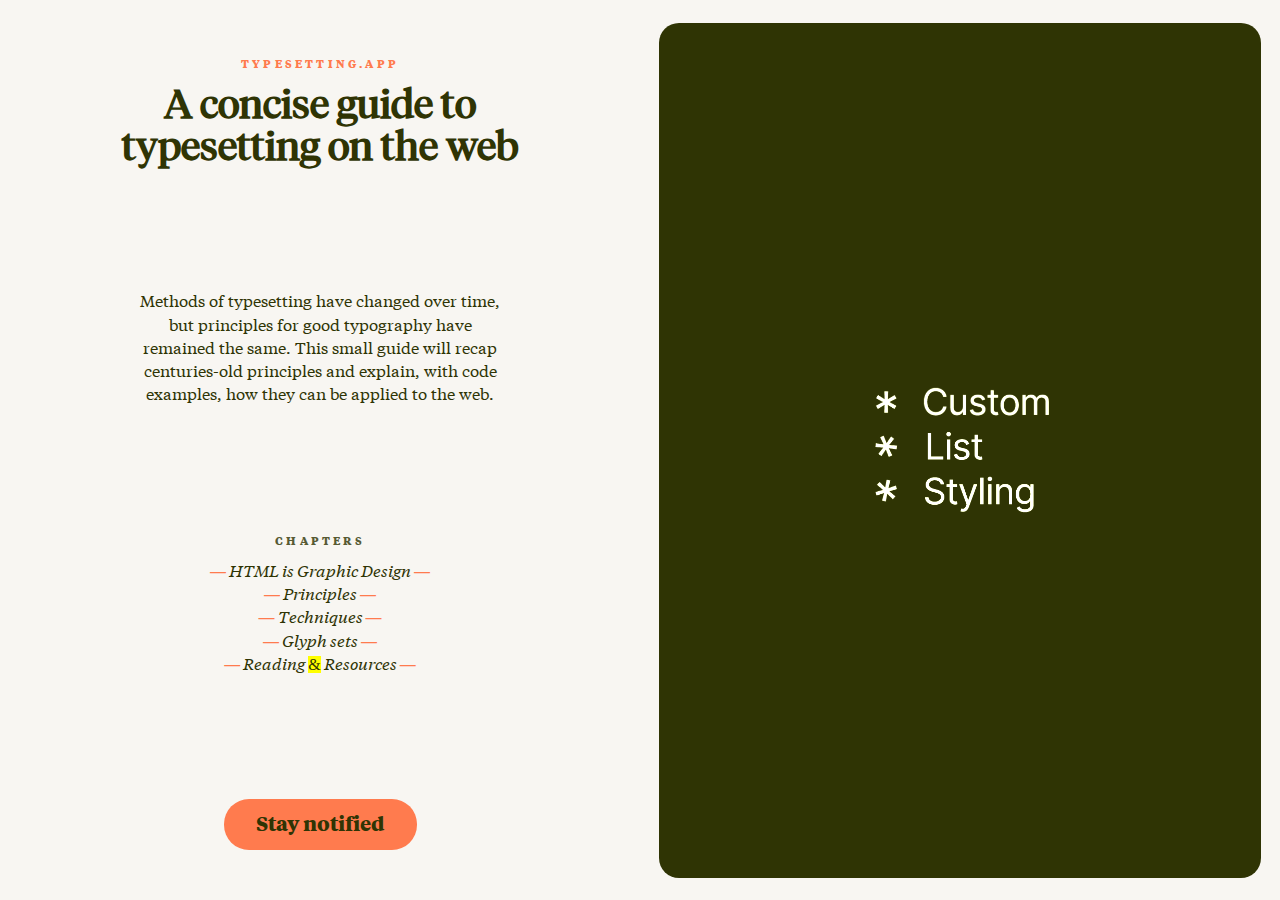
==== index.html @ bd526b3e "fonts" ====
<!DOCTYPE html>
<html lang="en" >
<head>

  <meta charset="UTF-8">
  <meta name="description" content="A concise guide to typesetting on the web">
  <meta name="keywords" content="typography, typesetting, webtype">
  <meta name="author" content="Art Department">
  <meta name="viewport" content="width=device-width, initial-scale=1.0">

  <link rel="apple-touch-icon"  sizes="144x144" href="meta/apple-touch-icon.png">
  <link rel="icon" type="image/png" sizes="32x32" href="meta/favicon-32x32.png">
  <link rel="icon" type="image/png" sizes="16x16" href="meta/favicon-16x16.png">

  <title>Typesetting.app</title>

  <link rel="preconnect" href="https://fonts.googleapis.com">
  <link rel="preconnect" href="https://fonts.gstatic.com" crossorigin>
  <link href="https://fonts.googleapis.com/css2?family=Playfair+Display:ital,wght@0,400;0,500;0,600;0,700;1,400;1,500;1,600&display=swap" rel="stylesheet"> 

  <link rel="stylesheet" href="layout.css">
  <link rel="stylesheet" href="buttons.css">
  <link rel="stylesheet" href="type.css">
  <link rel="stylesheet" href="tsa-type.css">


</head>

<body>
<article class="wrap">

  <section class="type">
    <div>
      <label class="center label red">Typesetting.app</label>
      <h1 class="h1 center">A concise guide&nbsp;to<br/>typesetting on the&nbsp;web</h1>
    </div>
    <div>
      <p class="intro copy center">Methods of typesetting have changed over time, but principles for good typography have remained the same. This small guide will recap centuries-old principles and explain, with code examples, how they can be applied to the web.</p>
    </div>

    <div>
      <label class="center label faint">Chapters</label>
      <ol class="center chapter copy">
        <li class="item">HTML is Graphic Design</li>
        <li class="item">Principles</li>
        <li class="item">Techniques</li>
        <li class="item">Glyph sets</li>
        <li class="item">Reading <span class="ampersand">&amp;</span> Resources</li>
      </ol>
    </div>

    <div>
      <a href="https://docs.google.com/forms/d/1fBIac1rpW-HRTlScG2hKcWERsEoSOnHJawEWsbuXkiA/viewform?edit_requested=true" class="cta center">Stay notified</a>
    </div>
  </section>


  <section class="hero">
    <div>
      <video muted autoplay loop>
        <source src="768.mp4" type="video/mp4" />
      </video>
    </div>
  </section>



</article>
</body>
</html>
---- layout.css ----
body {
  background:   #F8F6F2;
  color:        #2F3404;
  }

body,
ol, ul, li, p, 
h1, h2, h3, h4 {
  padding:      0;
  margin:       0;
  }

section.type{
  display:        flex;
  flex-direction: column;
  height:         100vh;
  width:          50vw;
  }

section.type div{
  padding:      20px 30px;
}

section.type div:nth-child(1){
  flex-grow:    1; 
  margin:       30px auto 0;
}

section.type div:nth-child(2){
  flex-grow:    1; 
}


section.type div:nth-child(3){
  flex-grow: 1; 
}

section.type div:nth-child(4){
  margin: 0 auto 30px;
}

article.wrap{
  display: flex;
  height: 100vh;
}

section.hero{
  height: 100vh;
  width: 50vw;
  align-items: center;
  display: flex;
}

section.hero div{
  margin: auto;
  width: 47vw;
  background: #2F3404;
  height: 95vh;
  margin: auto;
  display: flex;
  border-radius: 20px;
}

video{
  width: 100%;
  max-width: 400px;
  margin: auto;
  mix-blend-mode: plus-lighter;
}





/* Vertical rhythm */

.intro + .h3{
  margin-top: 2rem;
}

.h3 + .chapter{
  margin-top: 1rem;
}

.h3 + .h2{
  margin-top: 1.5rem;
}

.h2 + .cta{
  margin-top: 1.5rem;
}


@media (max-width: 800px){
  section.type div:nth-child(3){
  display:  none;
  }
}

@media (max-height: 650px){
  section.type div:nth-child(3){
  display:  none;
  }
}

@media (max-width: 600px){
  body{
    background: #2F3404;
  }
  section.type div:nth-child(3){
    display:    block;
  }
  section.type{
    width:      100vw;
    height:     auto;
    overflow:   auto;
    background: #F8F6F2;
    margin:     0 auto;
    /*border: 10px solid #2F3404;*/
    /*border-radius: 10px;*/
  }
  section.hero{
    width: 0vw;
  }
  section.type div:nth-child(4){
    margin: 0 auto 50px;
  }

}
---- buttons.css ----
.cta {
  text-decoration: none;
  font-size: 1.25rem;
  /*font-weight: 400;*/
  color: #2F3404;
  background: #FF7B4E;
  padding: 0.6rem 2rem 0.8rem;
  border-radius: 25px;
  display: inline-block;
  transition: all 400ms ease;
}

.cta:hover{
  background: #2F3404;
  color: #ddd;
}
---- type.css ----
.h1 {
  font-size:      2.5rem;
  line-height:    2.65rem;
  }

.h2, .h3 {
  font-size:      1rem;
  line-height:    1.35rem;
}

.copy {
  font-size:      1rem;
  line-height:    1.45rem;
}

.label{
  display:        block;
  letter-spacing: 0.2rem;
  margin:         0 auto 0.5rem auto;
  text-align:     center;
}


.red{
  color:          #FF7B4E;
}
.faint{
  opacity:        0.8;
}
.intro,
.chapter{
  max-width:      375px;
  margin:         auto;
}
.center{
  text-align:     center;
}
.item{
  list-style:     none;
}
.item:before,
.item:after{
  content:        " — ";
  color:          #FF7B4E;
}

::selection {
  color:          #FF7B4E;
  background:     rgba(255,255,255,0.8);
}


@media (max-width: 600px){
  .h1 {
    font-size:    2.35rem;
    line-height:  2.5rem;
    }

  .intro,
  .chapter{
    max-width:    300px;
    margin:       auto;
  }
  }
---- tsa-type.css ----
/*Text*/

@font-face {
  font-family: 'tiempos-text-bold-italic';
  src: url('../tiempos/test-tiempos-text-bold-italic.woff2') format('woff2')
}
@font-face {
  font-family: 'tiempos-text-bold';
  src: url('../tiempos/test-tiempos-text-bold.woff2') format('woff2')
}
@font-face {
  font-family: 'tiempos-text-medium-italic';
  src: url('../tiempos/test-tiempos-text-medium-italic.woff2') format('woff2')
}
@font-face {
  font-family: 'tiempos-text-medium';
  src: url('../tiempos/test-tiempos-text-medium.woff2') format('woff2')
}
@font-face {
  font-family: 'tiempos-text-regular-italic';
  src: url('../tiempos/test-tiempos-text-regular-italic.woff2') format('woff2')
}
@font-face {
  font-family: 'tiempos-text-regular';
  src: url('../tiempos/test-tiempos-text-regular.woff2') format('woff2')
}
@font-face {
  font-family: 'tiempos-text-semibold-italic';
  src: url('../tiempos/test-tiempos-text-semibold-italic.woff2') format('woff2')
}
@font-face {
  font-family: 'tiempos-text-semibold';
  src: url('../tiempos/test-tiempos-text-semibold.woff2') format('woff2')
}

/* Fine */

@font-face {
  font-family: 'test-tiempos-fine-semibold';
  src: url('../tiempos/test-tiempos-fine-semibold.woff2') format('woff2')
}

@font-face {
  font-family: 'test-tiempos-fine-semibold-italic';
  src: url('../tiempos/test-tiempos-fine-semibold-italic.woff2') format('wotest-tiempos-fine-semibold-italic.woff2ff2')
}

@font-face {
  font-family: 'test-tiempos-fine-regular';
  src: url('../tiempos/test-tiempos-fine-regular.woff2') format('woff2')
}

@font-face {
  font-family: 'test-tiempos-fine-regular-italic';
  src: url('../tiempos/test-tiempos-fine-regular-italic.woff2') format('woff2')
}

@font-face {
  font-family: 'test-tiempos-fine-medium';
  src: url('../tiempos/test-tiempos-fine-medium.woff2') format('woff2')
}

@font-face {
  font-family: 'test-tiempos-fine-medium-italic';
  src: url('../tiempos/test-tiempos-fine-medium-italic.woff2') format('woff2')
}

@font-face {
  font-family: 'test-tiempos-fine-light';
  src: url('../tiempos/test-tiempos-fine-light.woff2') format('woff2')
}

@font-face {
  font-family: 'test-tiempos-fine-light-italic';
  src: url('../tiempos/test-tiempos-fine-light-italic.woff2') format('woff2')
}

@font-face {
  font-family: 'test-tiempos-fine-bold';
  src: url('../tiempos/test-tiempos-fine-bold.woff2') format('woff2')
}

@font-face {
  font-family: 'test-tiempos-fine-bold-italic';
  src: url('../tiempos/test-tiempos-fine-bold-italic.woff2') format('woff2')
}

@font-face {
  font-family: 'test-tiempos-fine-black';
  src: url('../tiempos/test-tiempos-fine-black.woff2') format('woff2')
}

@font-face {
  font-family: 'test-tiempos-fine-black-italic';
  src: url('../tiempos/test-tiempos-fine-black-italic.woff2') format('woff2')
}


/* Headline */

@font-face {
  font-family: 'test-tiempos-headline-semibold';
  src: url('../tiempos/test-tiempos-headline-semibold.woff2') format('woff2')
}
@font-face {
  font-family: 'test-tiempos-headline-semibold-italic';
  src: url('../tiempos/test-tiempos-headline-semibold-italic.woff2') format('woff2')
}
@font-face {
  font-family: 'test-tiempos-headline-regular';
  src: url('../tiempos/test-tiempos-headline-regular.woff2') format('woff2')
}
@font-face {
  font-family: 'test-tiempos-headline-regular-italic';
  src: url('../tiempos/test-tiempos-headline-regular-italic.woff2') format('woff2')
}
@font-face {
  font-family: 'test-tiempos-headline-medium';
  src: url('../tiempos/test-tiempos-headline-medium.woff2') format('woff2')
}
@font-face {
  font-family: 'test-tiempos-headline-medium-italic';
  src: url('../tiempos/test-tiempos-headline-medium-italic.woff2') format('woff2')
}
@font-face {
  font-family: 'test-tiempos-headline-light';
  src: url('../tiempos/test-tiempos-headline-light.woff2') format('woff2')
}
@font-face {
  font-family: 'test-tiempos-headline-light-italic';
  src: url('../tiempos/test-tiempos-headline-light-italic.woff2') format('woff2')
}
@font-face {
  font-family: 'test-tiempos-headline-bold';
  src: url('../tiempos/test-tiempos-headline-bold.woff2') format('woff2')
}
@font-face {
  font-family: 'test-tiempos-headline-bold-italic';
  src: url('../tiempos/test-tiempos-headline-bold-italic.woff2') format('woff2')
}
@font-face {
  font-family: 'test-tiempos-headline-black';
  src: url('../tiempos/test-tiempos-headline-black.woff2') format('woff2')
}
@font-face {
  font-family: 'test-tiempos-headline-black-italic';
  src: url('../tiempos/test-tiempos-headline-black-italic.woff2') format('woff2')
}




.h1, .h2, .h3 {
  font-family: 'test-tiempos-headline-regular', sans-serif;
}

.copy {
  font-family: 'tiempos-text-regular', sans-serif;
}

.item {
  font-family: 'tiempos-text-regular-italic', sans-serif;
}

.cta {
  font-family: 'tiempos-text-regular', sans-serif;
  font-family: 'tiempos-text-medium', sans-serif;
  font-family: 'tiempos-text-semibold', sans-serif;
  font-family: 'tiempos-text-bold', sans-serif;
}

.label{
  font-family: 'tiempos-text-regular', sans-serif;
  font-family: 'tiempos-text-medium', sans-serif;
  font-family: 'tiempos-text-semibold', sans-serif;
  font-family: 'tiempos-text-bold', sans-serif;
  font-variant-caps: all-small-caps;
}

.ampersand{
  /*font-family: 'tiempos-text-bold', sans-serif;*/
  font-family: georgia, Times, "Times New Roman", serif;
  background: yellow;
}
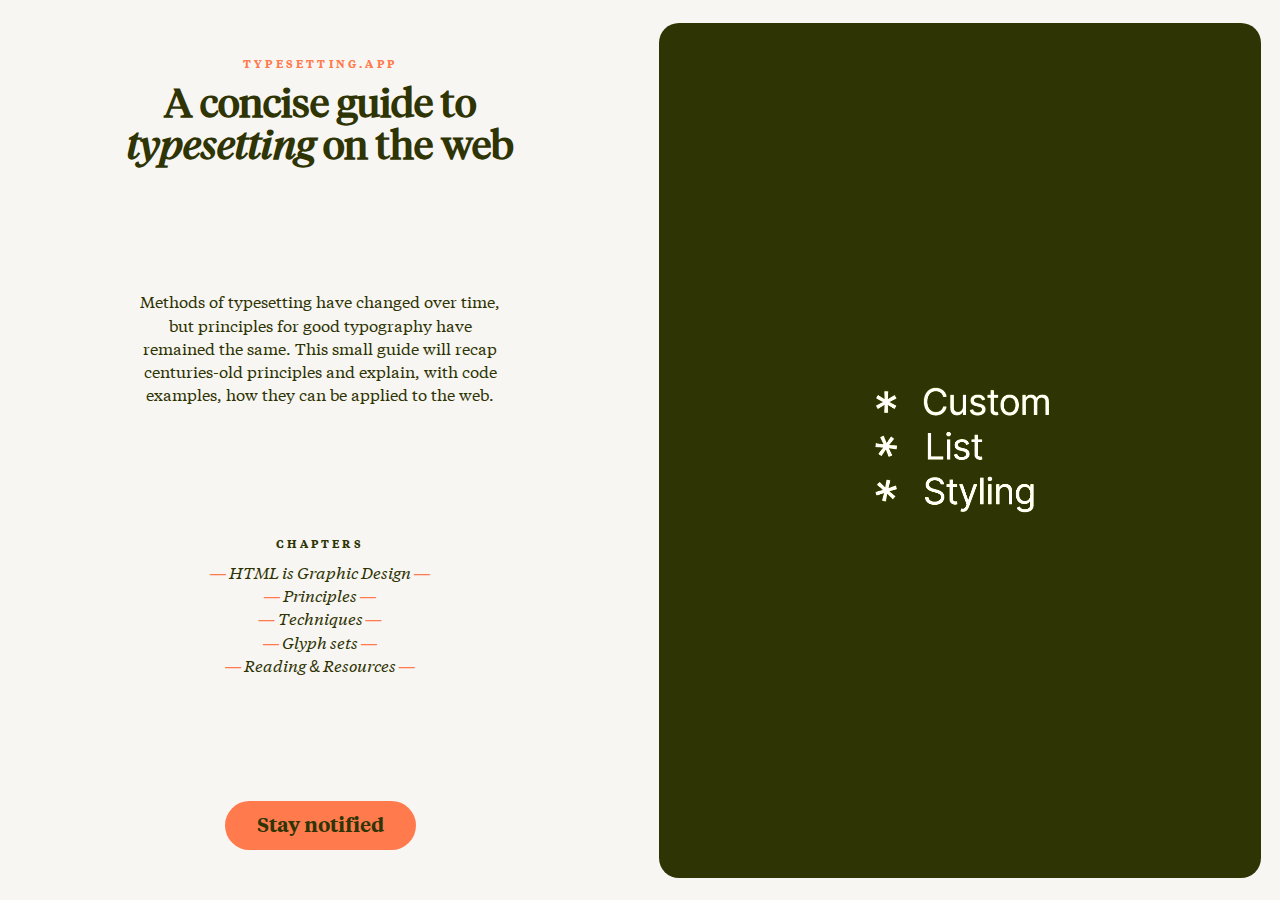
==== commit add5d100: "font update" ====
--- a/index.html
+++ b/index.html
@@ -14,9 +14,9 @@
 
   <title>Typesetting.app</title>
 
-  <link rel="preconnect" href="https://fonts.googleapis.com">
-  <link rel="preconnect" href="https://fonts.gstatic.com" crossorigin>
-  <link href="https://fonts.googleapis.com/css2?family=Playfair+Display:ital,wght@0,400;0,500;0,600;0,700;1,400;1,500;1,600&display=swap" rel="stylesheet"> 
+  <!-- <link rel="preconnect" href="https://fonts.googleapis.com"> -->
+  <!-- <link rel="preconnect" href="https://fonts.gstatic.com" crossorigin> -->
+  <!-- <link href="https://fonts.googleapis.com/css2?family=Playfair+Display:ital,wght@0,400;0,500;0,600;0,700;1,400;1,500;1,600&display=swap" rel="stylesheet">  -->
 
   <link rel="stylesheet" href="layout.css">
   <link rel="stylesheet" href="buttons.css">
@@ -31,16 +31,16 @@
 
   <section class="type">
     <div>
-      <label class="center label red">Typesetting.app</label>
-      <h1 class="h1 center">A concise guide&nbsp;to<br/>typesetting on the&nbsp;web</h1>
+      <label class="label center red">Typesetting.app</label>
+      <h1 class="h1 center">A concise guide&nbsp;to<br/><span class="h1-italic">typesetting</span> on the&nbsp;web</h1>
     </div>
     <div>
-      <p class="intro copy center">Methods of typesetting have changed over time, but principles for good typography have remained the same. This small guide will recap centuries-old principles and explain, with code examples, how they can be applied to the web.</p>
+      <p class="copy intro center">Methods of typesetting have changed over time, but principles for good typography have remained the same. This small guide will recap centuries-old principles and explain, with code examples, how they can be applied to the web.</p>
     </div>
 
     <div>
-      <label class="center label faint">Chapters</label>
-      <ol class="center chapter copy">
+      <label class="label center">Chapters</label>
+      <ol class="copy chapter center">
         <li class="item">HTML is Graphic Design</li>
         <li class="item">Principles</li>
         <li class="item">Techniques</li>
--- a/layout.css
+++ b/layout.css
@@ -116,8 +116,6 @@
     overflow:   auto;
     background: #F8F6F2;
     margin:     0 auto;
-    /*border: 10px solid #2F3404;*/
-    /*border-radius: 10px;*/
   }
   section.hero{
     width: 0vw;
--- a/tsa-type.css
+++ b/tsa-type.css
@@ -150,10 +150,15 @@
 
 
 
-
 .h1, .h2, .h3 {
   font-family: 'test-tiempos-headline-regular', sans-serif;
 }
+
+.h1-italic {
+  font-family: 'test-tiempos-headline-regular-italic', sans-serif;
+}
+
+
 
 .copy {
   font-family: 'tiempos-text-regular', sans-serif;
@@ -164,22 +169,13 @@
 }
 
 .cta {
-  font-family: 'tiempos-text-regular', sans-serif;
-  font-family: 'tiempos-text-medium', sans-serif;
   font-family: 'tiempos-text-semibold', sans-serif;
-  font-family: 'tiempos-text-bold', sans-serif;
 }
 
 .label{
-  font-family: 'tiempos-text-regular', sans-serif;
-  font-family: 'tiempos-text-medium', sans-serif;
   font-family: 'tiempos-text-semibold', sans-serif;
-  font-family: 'tiempos-text-bold', sans-serif;
   font-variant-caps: all-small-caps;
 }
 
 .ampersand{
-  /*font-family: 'tiempos-text-bold', sans-serif;*/
-  font-family: georgia, Times, "Times New Roman", serif;
-  background: yellow;
 }
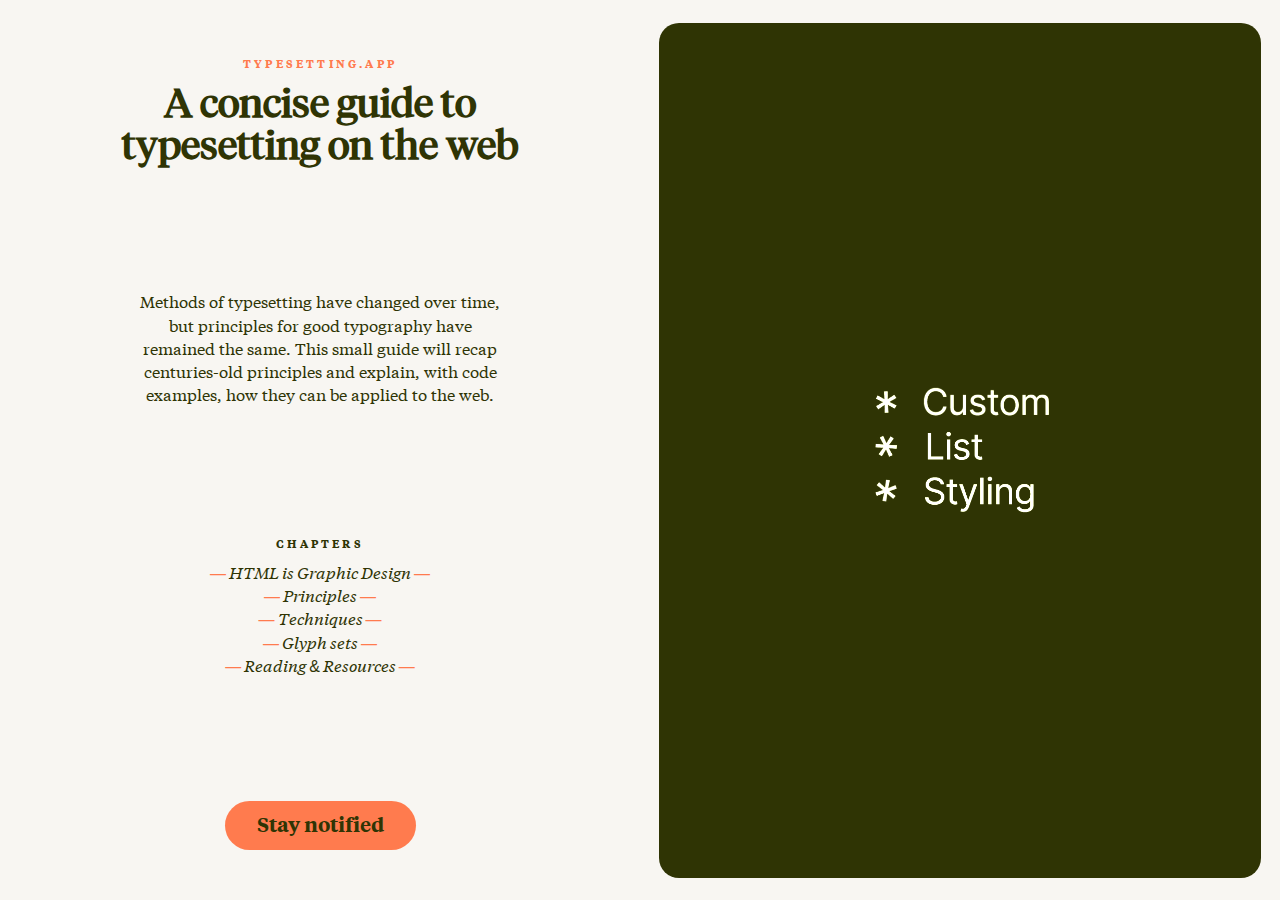
==== commit 517d16a8: "font updates" ====
--- a/index.html
+++ b/index.html
@@ -18,10 +18,8 @@
   <!-- <link rel="preconnect" href="https://fonts.gstatic.com" crossorigin> -->
   <!-- <link href="https://fonts.googleapis.com/css2?family=Playfair+Display:ital,wght@0,400;0,500;0,600;0,700;1,400;1,500;1,600&display=swap" rel="stylesheet">  -->
 
-  <link rel="stylesheet" href="layout.css">
-  <link rel="stylesheet" href="buttons.css">
+  <link rel="stylesheet" href="tsa.css">
   <link rel="stylesheet" href="type.css">
-  <link rel="stylesheet" href="tsa-type.css">
 
 
 </head>
--- a/tsa.css
+++ b/tsa.css
@@ -0,0 +1,144 @@
+body {
+  background:   #F8F6F2;
+  color:        #2F3404;
+  }
+
+body,
+ol, ul, li, p, 
+h1, h2, h3, h4 {
+  padding:      0;
+  margin:       0;
+  }
+
+section.type{
+  display:        flex;
+  flex-direction: column;
+  height:         100vh;
+  width:          50vw;
+  }
+
+section.type div{
+  padding:      20px 30px;
+}
+
+section.type div:nth-child(1){
+  flex-grow:    1; 
+  margin:       30px auto 0;
+}
+
+section.type div:nth-child(2){
+  flex-grow:    1; 
+}
+
+
+section.type div:nth-child(3){
+  flex-grow: 1; 
+}
+
+section.type div:nth-child(4){
+  margin: 0 auto 30px;
+}
+
+article.wrap{
+  display: flex;
+  height: 100vh;
+}
+
+section.hero{
+  height: 100vh;
+  width: 50vw;
+  align-items: center;
+  display: flex;
+}
+
+section.hero div{
+  margin: auto;
+  width: 47vw;
+  background: #2F3404;
+  height: 95vh;
+  margin: auto;
+  display: flex;
+  border-radius: 20px;
+}
+
+video{
+  width: 100%;
+  max-width: 400px;
+  margin: auto;
+  mix-blend-mode: plus-lighter;
+}
+
+
+
+/* Buttons */
+
+.cta {
+  text-decoration: none;
+  font-size: 1.25rem;
+  color: #2F3404;
+  background: #FF7B4E;
+  padding: 0.6rem 2rem 0.8rem;
+  border-radius: 25px;
+  display: inline-block;
+  transition: all 400ms ease;
+}
+
+.cta:hover{
+  background: #2F3404;
+  color: #ddd;
+}
+
+
+/* Vertical rhythm */
+
+.intro + .h3{
+  margin-top: 2rem;
+}
+
+.h3 + .chapter{
+  margin-top: 1rem;
+}
+
+.h3 + .h2{
+  margin-top: 1.5rem;
+}
+
+.h2 + .cta{
+  margin-top: 1.5rem;
+}
+
+
+@media (max-width: 800px){
+  section.type div:nth-child(3){
+  display:  none;
+  }
+}
+
+@media (max-height: 650px){
+  section.type div:nth-child(3){
+  display:  none;
+  }
+}
+
+@media (max-width: 600px){
+  body{
+    background: #2F3404;
+  }
+  section.type div:nth-child(3){
+    display:    block;
+  }
+  section.type{
+    width:      100vw;
+    height:     auto;
+    overflow:   auto;
+    background: #F8F6F2;
+    margin:     0 auto;
+  }
+  section.hero{
+    width: 0vw;
+  }
+  section.type div:nth-child(4){
+    margin: 0 auto 50px;
+  }
+
+}--- a/type.css
+++ b/type.css
@@ -61,4 +61,64 @@
     max-width:    300px;
     margin:       auto;
   }
-  }+  }
+
+
+
+/* Text */
+
+@font-face {
+  font-family: 'tiempos-text-regular-italic';
+  src: url('../tiempos/test-tiempos-text-regular-italic.woff2') format('woff2')
+}
+@font-face {
+  font-family: 'tiempos-text-regular';
+  src: url('../tiempos/test-tiempos-text-regular.woff2') format('woff2')
+}
+@font-face {
+  font-family: 'tiempos-text-semibold';
+  src: url('../tiempos/test-tiempos-text-semibold.woff2') format('woff2')
+}
+
+/* Headline */
+
+@font-face {
+  font-family: 'test-tiempos-headline-regular';
+  src: url('../tiempos/test-tiempos-headline-regular.woff2') format('woff2')
+}
+@font-face {
+  font-family: 'test-tiempos-headline-light-italic';
+  src: url('../tiempos/test-tiempos-headline-light-italic.woff2') format('woff2')
+}
+
+
+
+.h1, .h2, .h3 {
+  font-family: 'test-tiempos-headline-regular', sans-serif;
+}
+
+.copy {
+  font-family: 'tiempos-text-regular', sans-serif;
+}
+
+.item {
+  font-family: 'tiempos-text-regular-italic', sans-serif;
+}
+
+.cta {
+  font-family: 'tiempos-text-semibold', sans-serif;
+}
+
+.label{
+  font-family: 'tiempos-text-semibold', sans-serif;
+  font-variant-caps: all-small-caps;
+}
+
+
+/* Unused currently */
+
+.ampersand{
+}
+
+.h1-italic {
+}
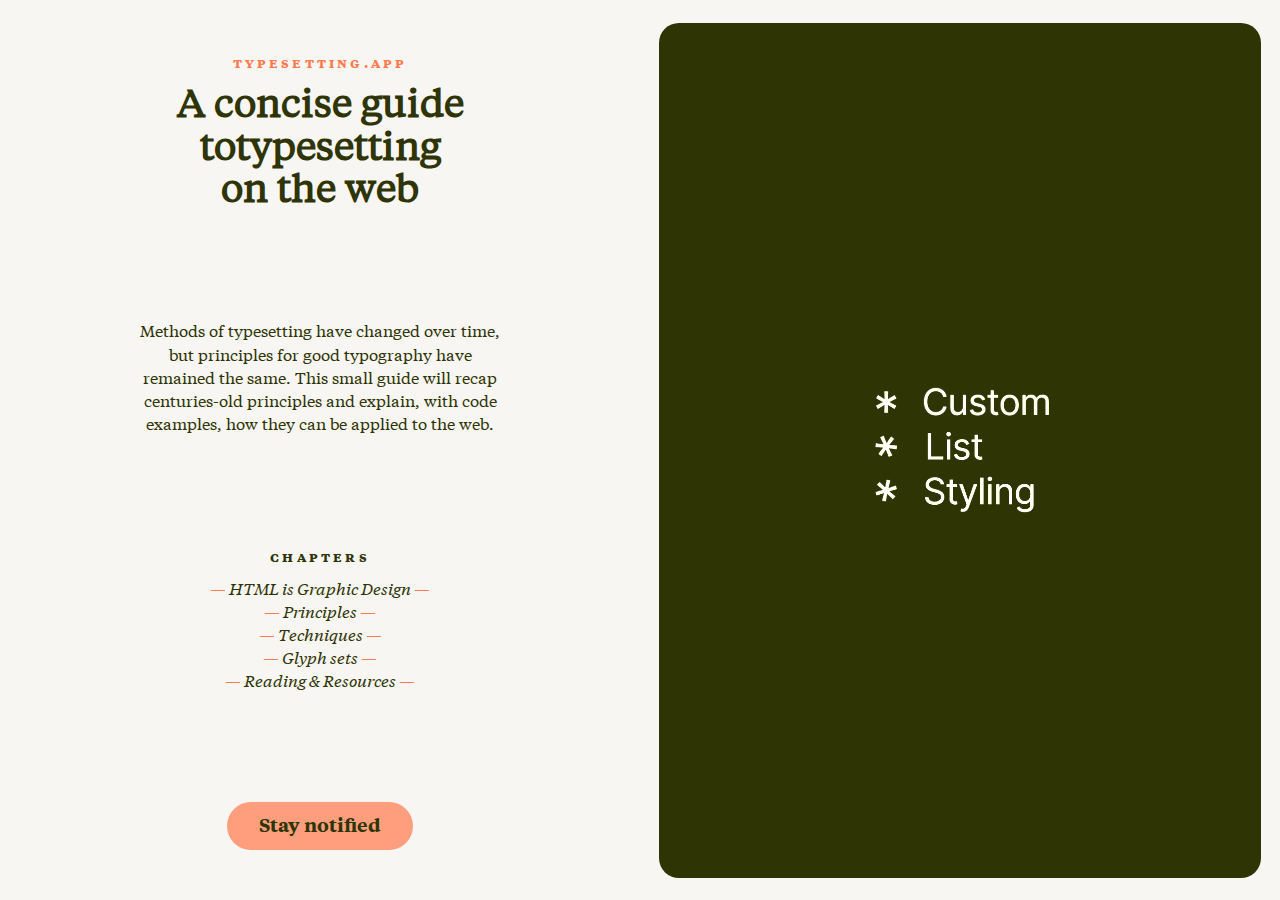
==== commit b550da49: "updates type" ====
--- a/index.html
+++ b/index.html
@@ -14,10 +14,6 @@
 
   <title>Typesetting.app</title>
 
-  <!-- <link rel="preconnect" href="https://fonts.googleapis.com"> -->
-  <!-- <link rel="preconnect" href="https://fonts.gstatic.com" crossorigin> -->
-  <!-- <link href="https://fonts.googleapis.com/css2?family=Playfair+Display:ital,wght@0,400;0,500;0,600;0,700;1,400;1,500;1,600&display=swap" rel="stylesheet">  -->
-
   <link rel="stylesheet" href="tsa.css">
   <link rel="stylesheet" href="type.css">
 
@@ -29,15 +25,15 @@
 
   <section class="type">
     <div>
-      <label class="label center red">Typesetting.app</label>
-      <h1 class="h1 center">A concise guide&nbsp;to<br/><span class="h1-italic">typesetting</span> on the&nbsp;web</h1>
+      <label class="label-section center red">Typesetting.app</label>
+      <h1 class="h1 center">A concise guide<br/>to<span class="h1-italic">typesetting<br/>on the&nbsp;web</h1>
     </div>
     <div>
       <p class="copy intro center">Methods of typesetting have changed over time, but principles for good typography have remained the same. This small guide will recap centuries-old principles and explain, with code examples, how they can be applied to the web.</p>
     </div>
 
     <div>
-      <label class="label center">Chapters</label>
+      <label class="label-section center">Chapters</label>
       <ol class="copy chapter center">
         <li class="item">HTML is Graphic Design</li>
         <li class="item">Principles</li>
@@ -52,7 +48,6 @@
     </div>
   </section>
 
-
   <section class="hero">
     <div>
       <video muted autoplay loop>
--- a/tsa.css
+++ b/tsa.css
@@ -32,51 +32,86 @@
 
 
 section.type div:nth-child(3){
-  flex-grow: 1; 
+  flex-grow:    1; 
 }
 
 section.type div:nth-child(4){
-  margin: 0 auto 30px;
+  margin:       0 auto 30px;
 }
 
 article.wrap{
-  display: flex;
-  height: 100vh;
+  display:      flex;
+  height:       100vh;
 }
 
 section.hero{
-  height: 100vh;
-  width: 50vw;
-  align-items: center;
-  display: flex;
+  height:       100vh;
+  width:        50vw;
+  align-items:  center;
+  display:      flex;
 }
 
 section.hero div{
-  margin: auto;
-  width: 47vw;
-  background: #2F3404;
-  height: 95vh;
-  margin: auto;
-  display: flex;
-  border-radius: 20px;
+  margin:         auto;
+  width:          47vw;
+  background:     #2F3404;
+  height:         95vh;
+  margin:         auto;
+  display:        flex;
+  border-radius:  20px;
 }
 
+section.video{
+  height:       100vh;
+  width:        100vw;
+  align-items:  center;
+  display:      flex;
+}
+
+section.motion{
+  height:       100vh;
+  width:        100vw;
+  align-items:  center;
+  display:      flex;
+}
+
+
 video{
-  width: 100%;
-  max-width: 400px;
-  margin: auto;
+  width:          100%;
+  max-width:      400px;
+  margin:         auto;
   mix-blend-mode: plus-lighter;
 }
 
+
+.intro,
+.chapter,
+.register{
+  max-width:      375px;
+  margin:         auto;
+}
+
+/* Forms */
+
+form.register{
+  text-align: center;
+}
+
+form.register .label,
+form.register .input{
+  display: block;
+  text-align: center;
+  margin: auto;
+} 
 
 
 /* Buttons */
 
 .cta {
   text-decoration: none;
-  font-size: 1.25rem;
+  font-size: 1.2rem;
   color: #2F3404;
-  background: #FF7B4E;
+  background: #fe9e7d;
   padding: 0.6rem 2rem 0.8rem;
   border-radius: 25px;
   display: inline-block;
@@ -87,6 +122,9 @@
   background: #2F3404;
   color: #ddd;
 }
+
+
+
 
 
 /* Vertical rhythm */
@@ -106,6 +144,16 @@
 .h2 + .cta{
   margin-top: 1.5rem;
 }
+
+
+
+
+
+
+
+
+
+
 
 
 @media (max-width: 800px){
--- a/type.css
+++ b/type.css
@@ -1,5 +1,5 @@
 .h1 {
-  font-size:      2.5rem;
+  font-size:      2.45rem;
   line-height:    2.65rem;
   }
 
@@ -13,8 +13,10 @@
   line-height:    1.45rem;
 }
 
-.label{
+.label-section{
   display:        block;
+  font-size:      0.9rem;
+  line-height:    1.45rem;
   letter-spacing: 0.2rem;
   margin:         0 auto 0.5rem auto;
   text-align:     center;
@@ -27,11 +29,7 @@
 .faint{
   opacity:        0.8;
 }
-.intro,
-.chapter{
-  max-width:      375px;
-  margin:         auto;
-}
+
 .center{
   text-align:     center;
 }
@@ -69,39 +67,41 @@
 
 @font-face {
   font-family: 'tiempos-text-regular-italic';
-  src: url('../tiempos/test-tiempos-text-regular-italic.woff2') format('woff2')
+  src: url('../tiempos/tiempos-text-regular-italic.woff2') format('woff2')
 }
 @font-face {
   font-family: 'tiempos-text-regular';
-  src: url('../tiempos/test-tiempos-text-regular.woff2') format('woff2')
+  src: url('../tiempos/tiempos-text-regular.woff2') format('woff2')
 }
 @font-face {
   font-family: 'tiempos-text-semibold';
-  src: url('../tiempos/test-tiempos-text-semibold.woff2') format('woff2')
+  src: url('../tiempos/tiempos-text-semibold.woff2') format('woff2')
 }
 
 /* Headline */
-
+/*
 @font-face {
-  font-family: 'test-tiempos-headline-regular';
-  src: url('../tiempos/test-tiempos-headline-regular.woff2') format('woff2')
+  font-family: 'tiempos-headline-regular';
+  src: url('../tiempos/tiempos-headline-regular.woff2') format('woff2')
 }
 @font-face {
-  font-family: 'test-tiempos-headline-light-italic';
-  src: url('../tiempos/test-tiempos-headline-light-italic.woff2') format('woff2')
-}
+  font-family: 'tiempos-headline-light-italic';
+  src: url('../tiempos/tiempos-headline-light-italic.woff2') format('woff2')
+}*/
 
 
 
 .h1, .h2, .h3 {
-  font-family: 'test-tiempos-headline-regular', sans-serif;
+  /*font-family: 'tiempos-headline-regular', sans-serif;*/
+  /*font-family: 'tiempos-text-semibold', sans-serif;*/
+  font-family: 'tiempos-text-regular', sans-serif;
 }
 
 .copy {
   font-family: 'tiempos-text-regular', sans-serif;
 }
 
-.item {
+.item{
   font-family: 'tiempos-text-regular-italic', sans-serif;
 }
 
@@ -109,8 +109,9 @@
   font-family: 'tiempos-text-semibold', sans-serif;
 }
 
-.label{
+.label-section{
   font-family: 'tiempos-text-semibold', sans-serif;
+  /*font-family: 'tiempos-text-regular', sans-serif;*/
   font-variant-caps: all-small-caps;
 }
 
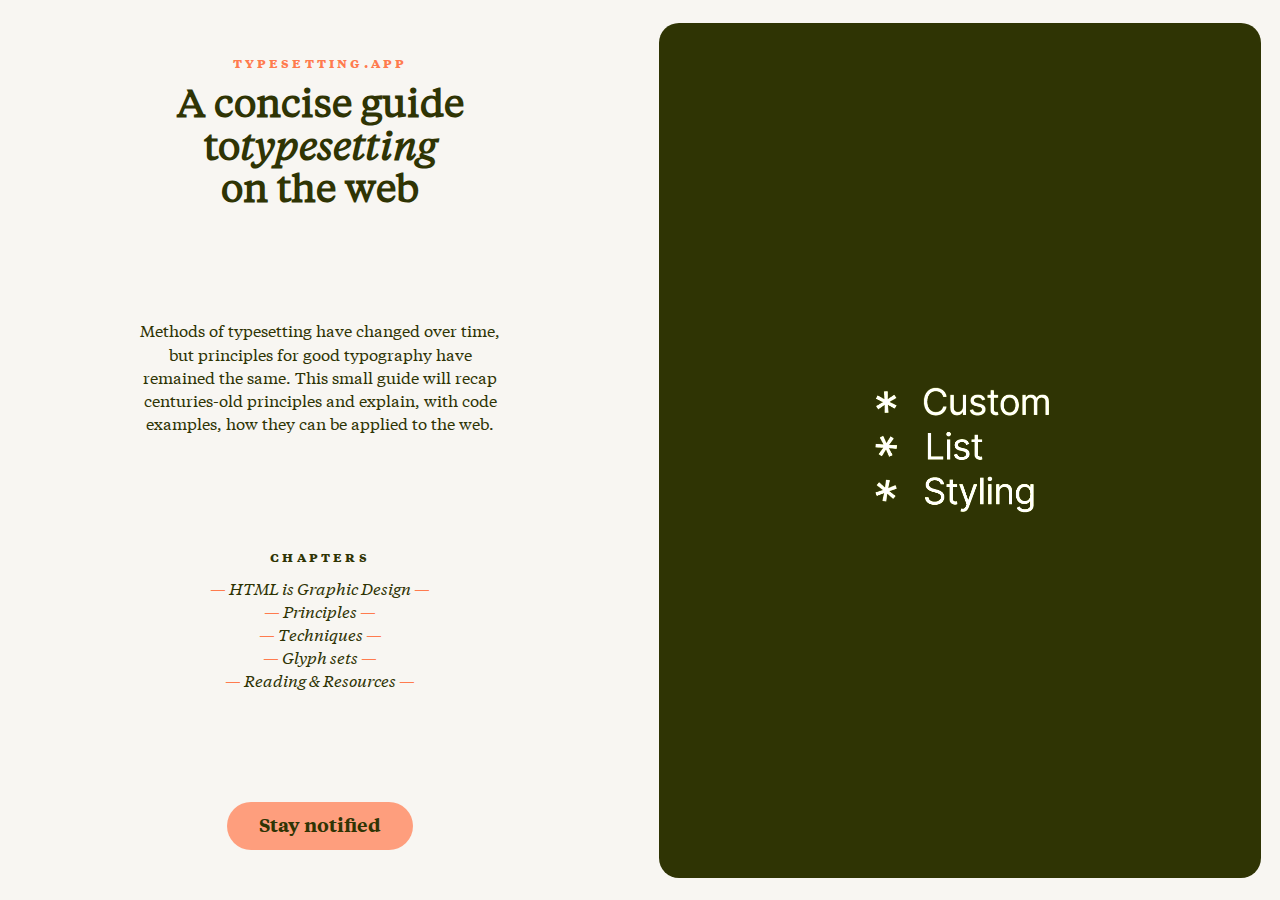
==== commit bb330144: "fixes span error" ====
--- a/index.html
+++ b/index.html
@@ -26,7 +26,7 @@
   <section class="type">
     <div>
       <label class="label-section center red">Typesetting.app</label>
-      <h1 class="h1 center">A concise guide<br/>to<span class="h1-italic">typesetting<br/>on the&nbsp;web</h1>
+      <h1 class="h1 center">A concise guide<br/>to<span class="h1-italic">typesetting</span><br/>on the&nbsp;web</h1>
     </div>
     <div>
       <p class="copy intro center">Methods of typesetting have changed over time, but principles for good typography have remained the same. This small guide will recap centuries-old principles and explain, with code examples, how they can be applied to the web.</p>
--- a/type.css
+++ b/type.css
@@ -1,5 +1,5 @@
 .h1 {
-  font-size:      2.45rem;
+  font-size:      2.41rem;
   line-height:    2.65rem;
   }
 
@@ -78,48 +78,24 @@
   src: url('../tiempos/tiempos-text-semibold.woff2') format('woff2')
 }
 
-/* Headline */
-/*
-@font-face {
-  font-family: 'tiempos-headline-regular';
-  src: url('../tiempos/tiempos-headline-regular.woff2') format('woff2')
-}
-@font-face {
-  font-family: 'tiempos-headline-light-italic';
-  src: url('../tiempos/tiempos-headline-light-italic.woff2') format('woff2')
-}*/
-
 
 
 .h1, .h2, .h3 {
-  /*font-family: 'tiempos-headline-regular', sans-serif;*/
-  /*font-family: 'tiempos-text-semibold', sans-serif;*/
-  font-family: 'tiempos-text-regular', sans-serif;
+  font-family: 'tiempos-text-regular', Cambria, "Hoefler Text", Utopia, "Liberation Serif", "Nimbus Roman No9 L Regular", Times, "Times New Roman", serif;
 }
-
 .copy {
-  font-family: 'tiempos-text-regular', sans-serif;
+  font-family: 'tiempos-text-regular', Cambria, "Hoefler Text", Utopia, "Liberation Serif", "Nimbus Roman No9 L Regular", Times, "Times New Roman", serif;
 }
-
 .item{
-  font-family: 'tiempos-text-regular-italic', sans-serif;
+  font-family: 'tiempos-text-regular-italic', Cambria, "Hoefler Text", Utopia, "Liberation Serif", "Nimbus Roman No9 L Regular", Times, "Times New Roman", serif;
 }
-
 .cta {
-  font-family: 'tiempos-text-semibold', sans-serif;
+  font-family: 'tiempos-text-semibold', Cambria, "Hoefler Text", Utopia, "Liberation Serif", "Nimbus Roman No9 L Regular", Times, "Times New Roman", serif;
 }
-
 .label-section{
-  font-family: 'tiempos-text-semibold', sans-serif;
-  /*font-family: 'tiempos-text-regular', sans-serif;*/
+  font-family: 'tiempos-text-semibold', Cambria, "Hoefler Text", Utopia, "Liberation Serif", "Nimbus Roman No9 L Regular", Times, "Times New Roman", serif;
   font-variant-caps: all-small-caps;
 }
-
-
-/* Unused currently */
-
-.ampersand{
-}
-
 .h1-italic {
-}
+  font-family: 'tiempos-text-regular-italic', Cambria, "Hoefler Text", Utopia, "Liberation Serif", "Nimbus Roman No9 L Regular", Times, "Times New Roman", serif;
+}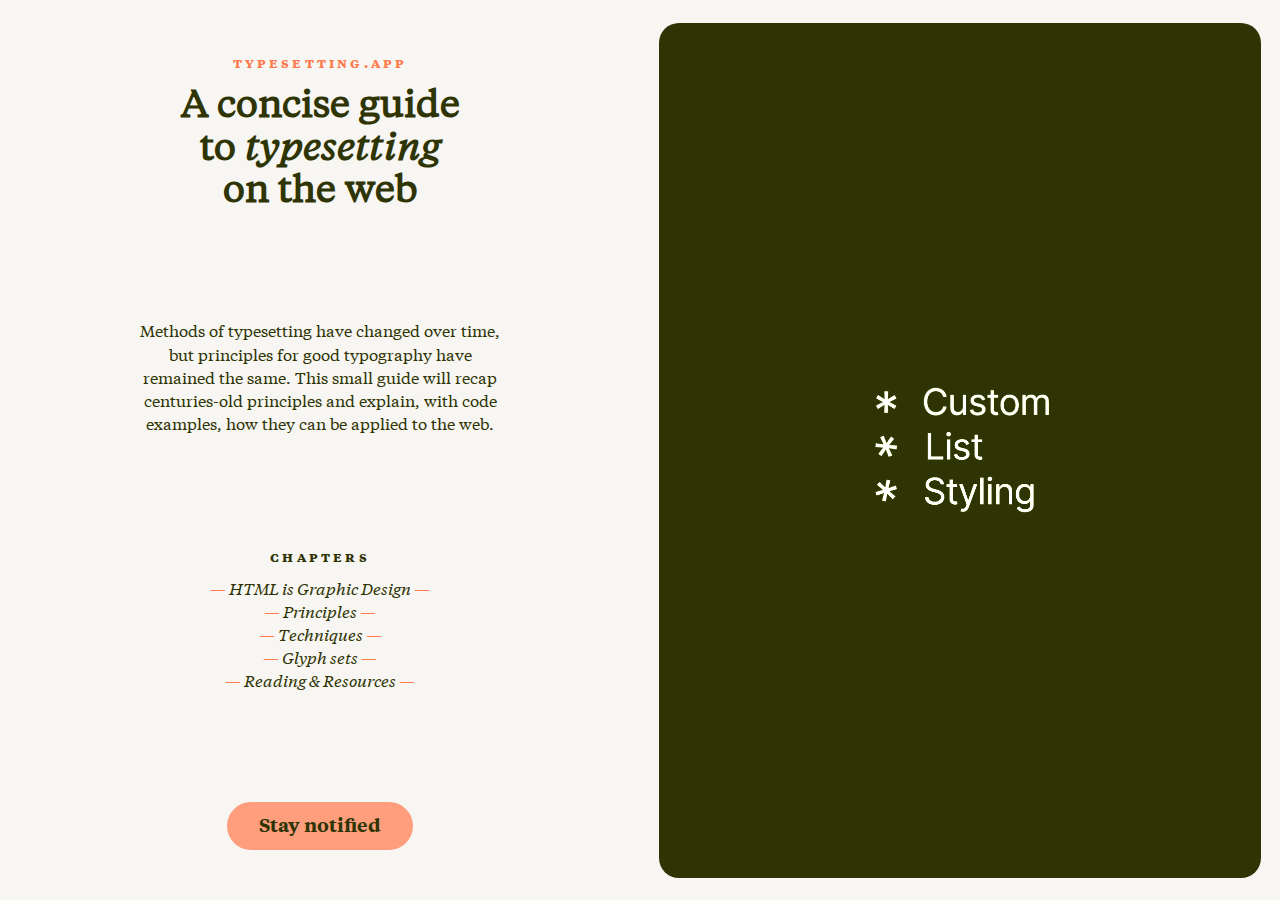
==== commit 10545e77: "fixes span bug" ====
--- a/index.html
+++ b/index.html
@@ -26,7 +26,7 @@
   <section class="type">
     <div>
       <label class="label-section center red">Typesetting.app</label>
-      <h1 class="h1 center">A concise guide<br/>to<span class="h1-italic">typesetting</span><br/>on the&nbsp;web</h1>
+      <h1 class="h1 center">A concise guide<br/>to <span class="h1-italic">typesetting</span><br/>on the&nbsp;web</h1>
     </div>
     <div>
       <p class="copy intro center">Methods of typesetting have changed over time, but principles for good typography have remained the same. This small guide will recap centuries-old principles and explain, with code examples, how they can be applied to the web.</p>
--- a/type.css
+++ b/type.css
@@ -1,5 +1,5 @@
 .h1 {
-  font-size:      2.41rem;
+  font-size:      2.39rem;
   line-height:    2.65rem;
   }
 
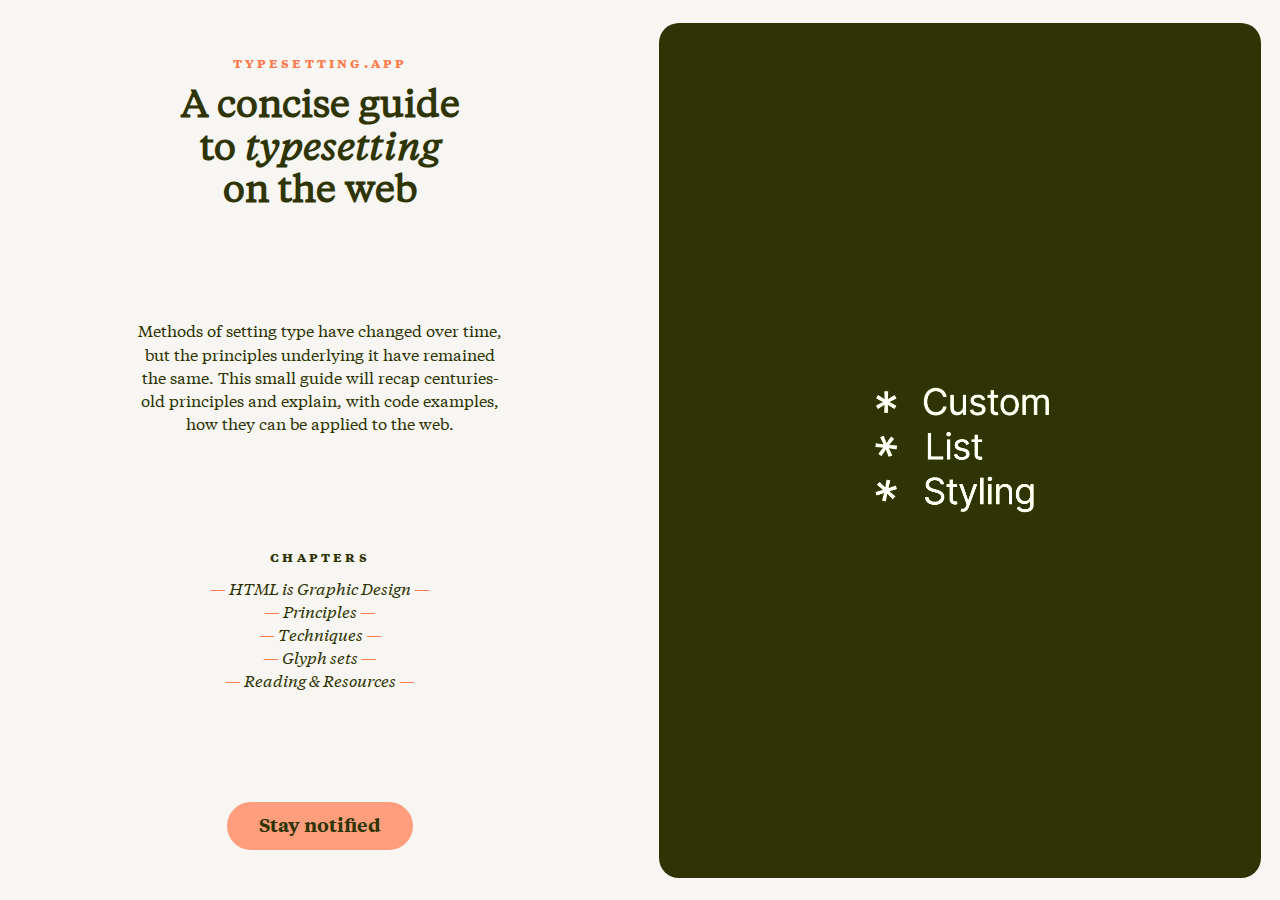
==== commit 965f8df0: "updates type" ====
--- a/index.html
+++ b/index.html
@@ -29,7 +29,7 @@
       <h1 class="h1 center">A concise guide<br/>to <span class="h1-italic">typesetting</span><br/>on the&nbsp;web</h1>
     </div>
     <div>
-      <p class="copy intro center">Methods of typesetting have changed over time, but principles for good typography have remained the same. This small guide will recap centuries-old principles and explain, with code examples, how they can be applied to the web.</p>
+      <p class="copy intro center">Methods of setting type have changed over time, but the principles underlying it have remained the same. This small guide will recap centuries-old principles and explain, with code examples, how they can be applied to the web.</p>
     </div>
 
     <div>
--- a/type.css
+++ b/type.css
@@ -50,8 +50,8 @@
 
 @media (max-width: 600px){
   .h1 {
-    font-size:    2.35rem;
-    line-height:  2.5rem;
+    font-size:    2rem;
+    line-height:  2.35rem;
     }
 
   .intro,
